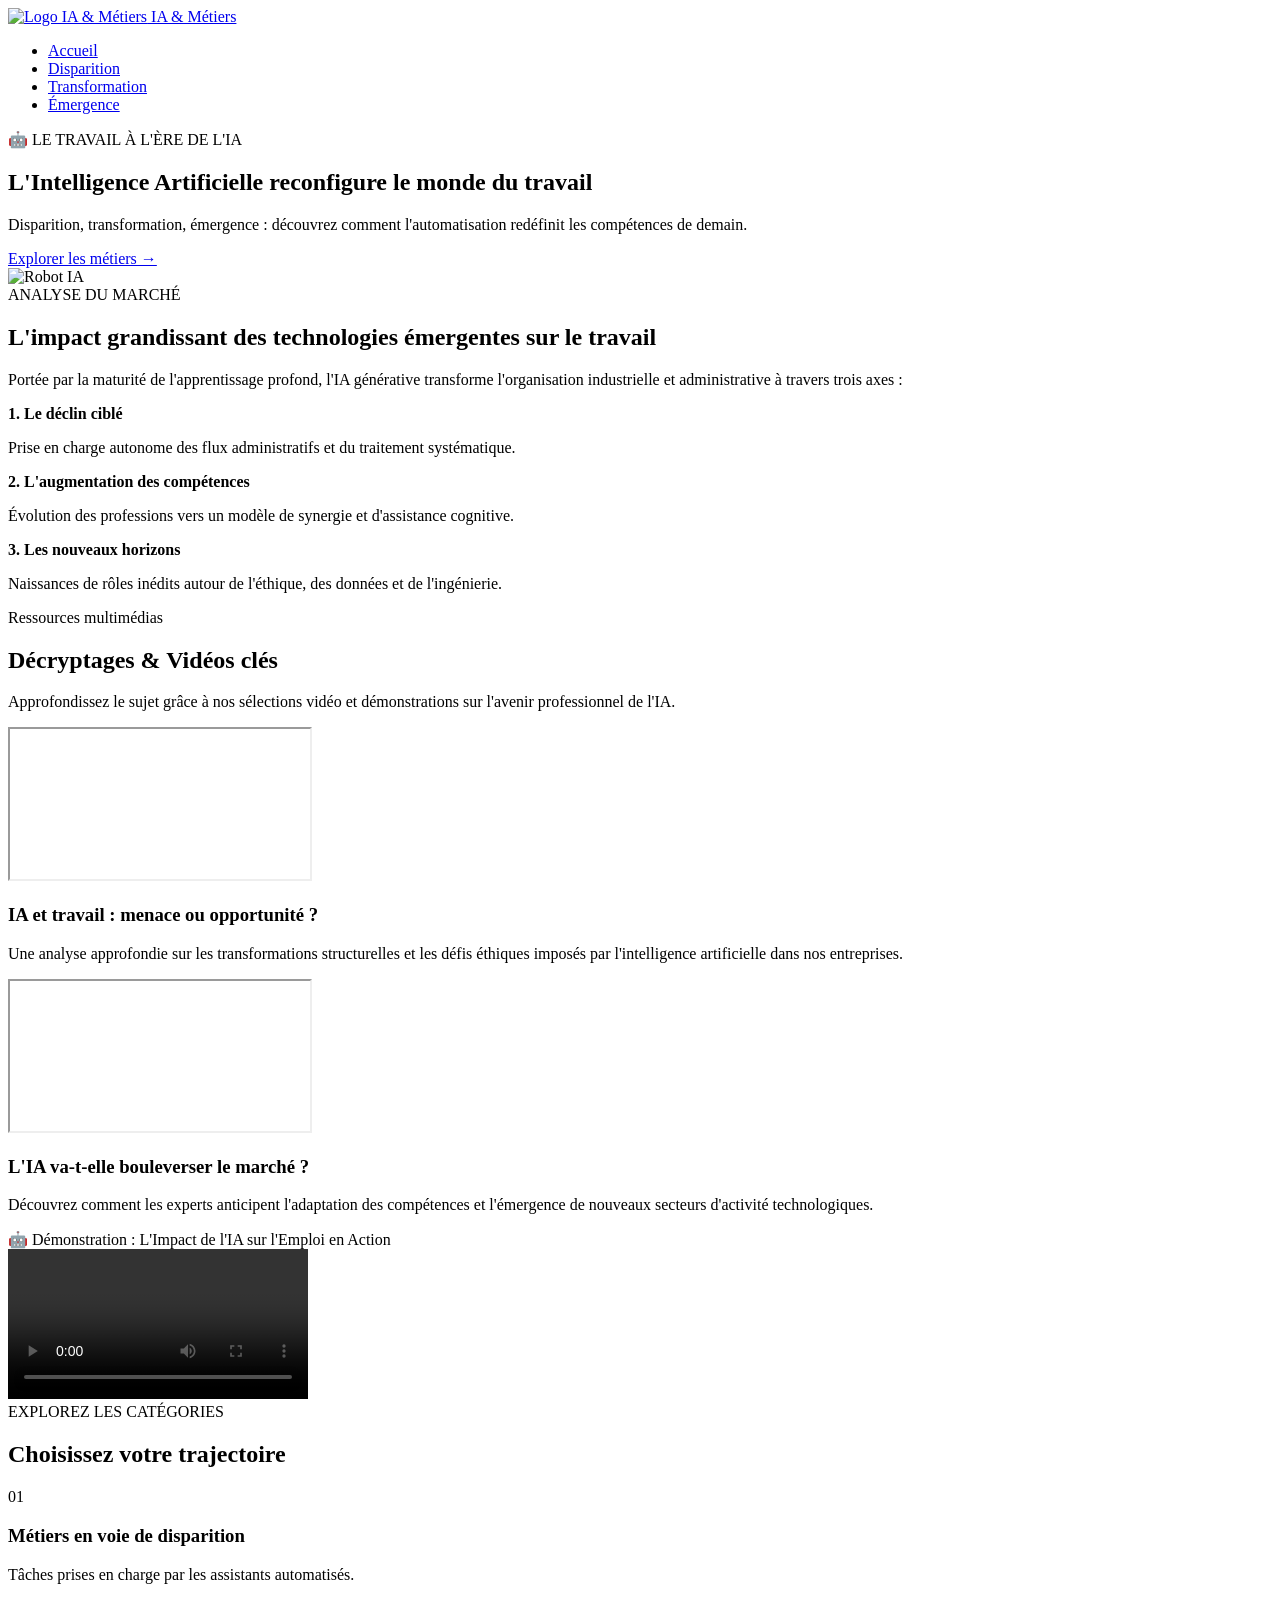
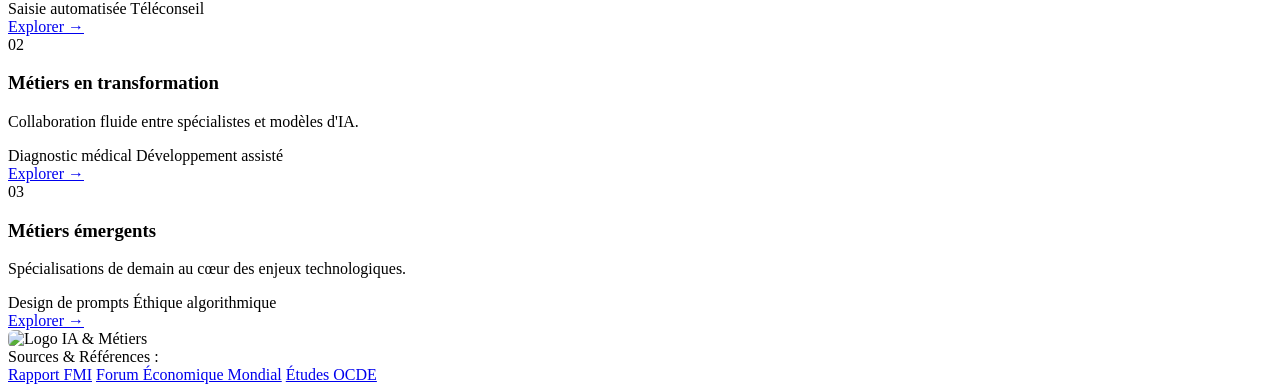
==== index.html @ bf4e01fc "Add files via upload" ====
<!DOCTYPE html>
<html lang="fr">
<head>
    <meta charset="UTF-8">
    <meta name="viewport" content="width=device-width, initial-scale=1.0">
    <title>IA & Métiers | L'impact de l'IA sur l'emploi</title>
    <link rel="stylesheet" href="mini-projet/css/style-index.css">
</head>
<body>
    <header>
        <div class="header-bar">
            <a href="index.html" class="brand">
                <img src="images/Logo pweb.jpg" alt="Logo IA & Métiers" class="brand-logo"> IA & Métiers
            </a>
            <nav>
                <ul class="nav-menu">
                    <li><a href="index.html" class="active">Accueil</a></li>
                    <li><a href="disparition.html">Disparition</a></li>
                    <li><a href="transformation.html">Transformation</a></li>
                    <li><a href="emergents.html">Émergence</a></li>
                </ul>
            </nav>
        </div>
    </header>

    <section class="hero-section">
        <div class="hero-content">
            <div class="badge">🤖 LE TRAVAIL À L'ÈRE DE L'IA</div>
            <h1 class="hero-title">L'Intelligence Artificielle <span class="highlight">reconfigure</span> le monde du travail</h1>
            <p class="hero-description">Disparition, transformation, émergence : découvrez comment l'automatisation redéfinit les compétences de demain.</p>
            <a href="#trajectoires" class="btn-primary">Explorer les métiers →</a>
        </div>
        <div class="robot-card">
            <img src="images/robot.jpg" alt="Robot IA">
        </div>
    </section>

    <section class="analysis-container">
        <div class="analysis-left">
            <span class="section-tag">ANALYSE DU MARCHÉ</span>
            <h2>L'impact grandissant des technologies émergentes sur le travail</h2>
            <p>Portée par la maturité de l'apprentissage profond, l'IA générative transforme l'organisation industrielle et administrative à travers trois axes :</p>
            
            <div class="effect-box disparition">
                <strong>1. Le déclin ciblé</strong>
                <p>Prise en charge autonome des flux administratifs et du traitement systématique.</p>
            </div>
            <div class="effect-box transformation">
                <strong>2. L'augmentation des compétences</strong>
                <p>Évolution des professions vers un modèle de synergie et d'assistance cognitive.</p>
            </div>
            <div class="effect-box emergence">
                <strong>3. Les nouveaux horizons</strong>
                <p>Naissances de rôles inédits autour de l'éthique, des données et de l'ingénierie.</p>
            </div>    
        </div>  
    </section>

    <section class="media-section">
        <div class="container">
            <div class="media-header">
                <span class="section-tag">Ressources multimédias</span>
                <h2 class="section-title">Décryptages & Vidéos clés</h2>
                <p style="color: var(--text-muted); margin-top: 0.5rem;">
                    Approfondissez le sujet grâce à nos sélections vidéo et démonstrations sur l'avenir professionnel de l'IA.
                </p>
            </div>
            <div class="media-grid">
                <div class="video-card">
                    <div class="video-container">
                        <iframe src="https://www.youtube.com/embed/vLMw5eEVQ-g" title="IA et travail : menace ou opportunité pour le monde de l’emploi ?" allowfullscreen></iframe>
                    </div>
                    <div class="video-content">
                        <h3 class="video-title">IA et travail : menace ou opportunité ?</h3>
                        <p class="video-desc">Une analyse approfondie sur les transformations structurelles et les défis éthiques imposés par l'intelligence artificielle dans nos entreprises.</p>
                    </div>
                </div>
                <div class="video-card">
                    <div class="video-container">
                        <iframe src="https://www.youtube.com/embed/ykQu4kTO9k8" title="L'IA va-t-elle bouleverser le marché du travail ?" allowfullscreen></iframe>
                    </div>
                    <div class="video-content">
                        <h3 class="video-title">L'IA va-t-elle bouleverser le marché ?</h3>
                        <p class="video-desc">Découvrez comment les experts anticipent l'adaptation des compétences et l'émergence de nouveaux secteurs d'activité technologiques.</p>
                    </div>
                </div>
            </div>
            <div class="local-video-wrapper">
                <div class="local-video-title-bar">
                    🤖 <span>Démonstration : L'Impact de l'IA sur l'Emploi en Action</span>
                </div>
                <div class="video-card">
                    <div class="video-container">
                        <video controls>
                            <source src="Presentation_Soutenance_MiniProjet.mp4" type="video/mp4">
                            Votre navigateur ne supporte pas la lecture de vidéos.
                        </video>
                    </div>
                </div>
            </div>
        </div>
    </section>

    <section class="trajectories-container" id="trajectoires">
        <span class="section-tag">EXPLOREZ LES CATÉGORIES</span>
        <h2>Choisissez votre trajectoire</h2>
        
        <div class="trajectories-grid">
            <div class="traj-card disparition">
                <div class="traj-card-inner">
                    <span class="traj-num">01</span>
                    <div>
                        <h3>Métiers en voie de disparition</h3>
                        <p>Tâches prises en charge par les assistants automatisés.</p>
                        <div class="pill-list">
                            <span class="pill">Saisie automatisée</span>
                            <span class="pill">Téléconseil</span>
                        </div>
                    </div>
                </div>
                <a href="disparition.html" class="btn-action">Explorer →</a>
            </div>

            <div class="traj-card transformation">
                <div class="traj-card-inner">
                    <span class="traj-num">02</span>
                    <div>
                        <h3>Métiers en transformation</h3>
                        <p>Collaboration fluide entre spécialistes et modèles d'IA.</p>
                        <div class="pill-list">
                            <span class="pill">Diagnostic médical</span>
                            <span class="pill">Développement assisté</span>
                        </div>
                    </div>
                </div>
                <a href="transformation.html" class="btn-action">Explorer →</a>
            </div>

            <div class="traj-card emergence">
                <div class="traj-card-inner">
                    <span class="traj-num">03</span>
                    <div>
                        <h3>Métiers émergents</h3>
                        <p>Spécialisations de demain au cœur des enjeux technologiques.</p>
                        <div class="pill-list">
                            <span class="pill">Design de prompts</span>
                            <span class="pill">Éthique algorithmique</span>
                        </div>
                    </div>
                </div>
                <a href="emergents.html" class="btn-action">Explorer →</a>
            </div>
        </div>
    </section>

    <footer>
        <div class="container footer-grid">
            <div class="footer-brand">
                <div class="logo">
                    <img src="images/Logo pweb.jpg" alt="Logo" style="width: 30px; height: 30px; border-radius: 6px; object-fit: contain;">
                    IA & Métiers
                </div>
            </div>

            <div class="footer-sources">
                <span>Sources & Références :</span>
                <div class="source-links">
                    <a href="https://www.imf.org/" target="_blank" rel="noopener">Rapport FMI</a>
                    <a href="https://www.weforum.org/" target="_blank" rel="noopener">Forum Économique Mondial</a>
                    <a href="https://www.oecd.org/" target="_blank" rel="noopener">Études OCDE</a>
                </div>
            </div>
        </div>
    </footer>
</body>
</html>
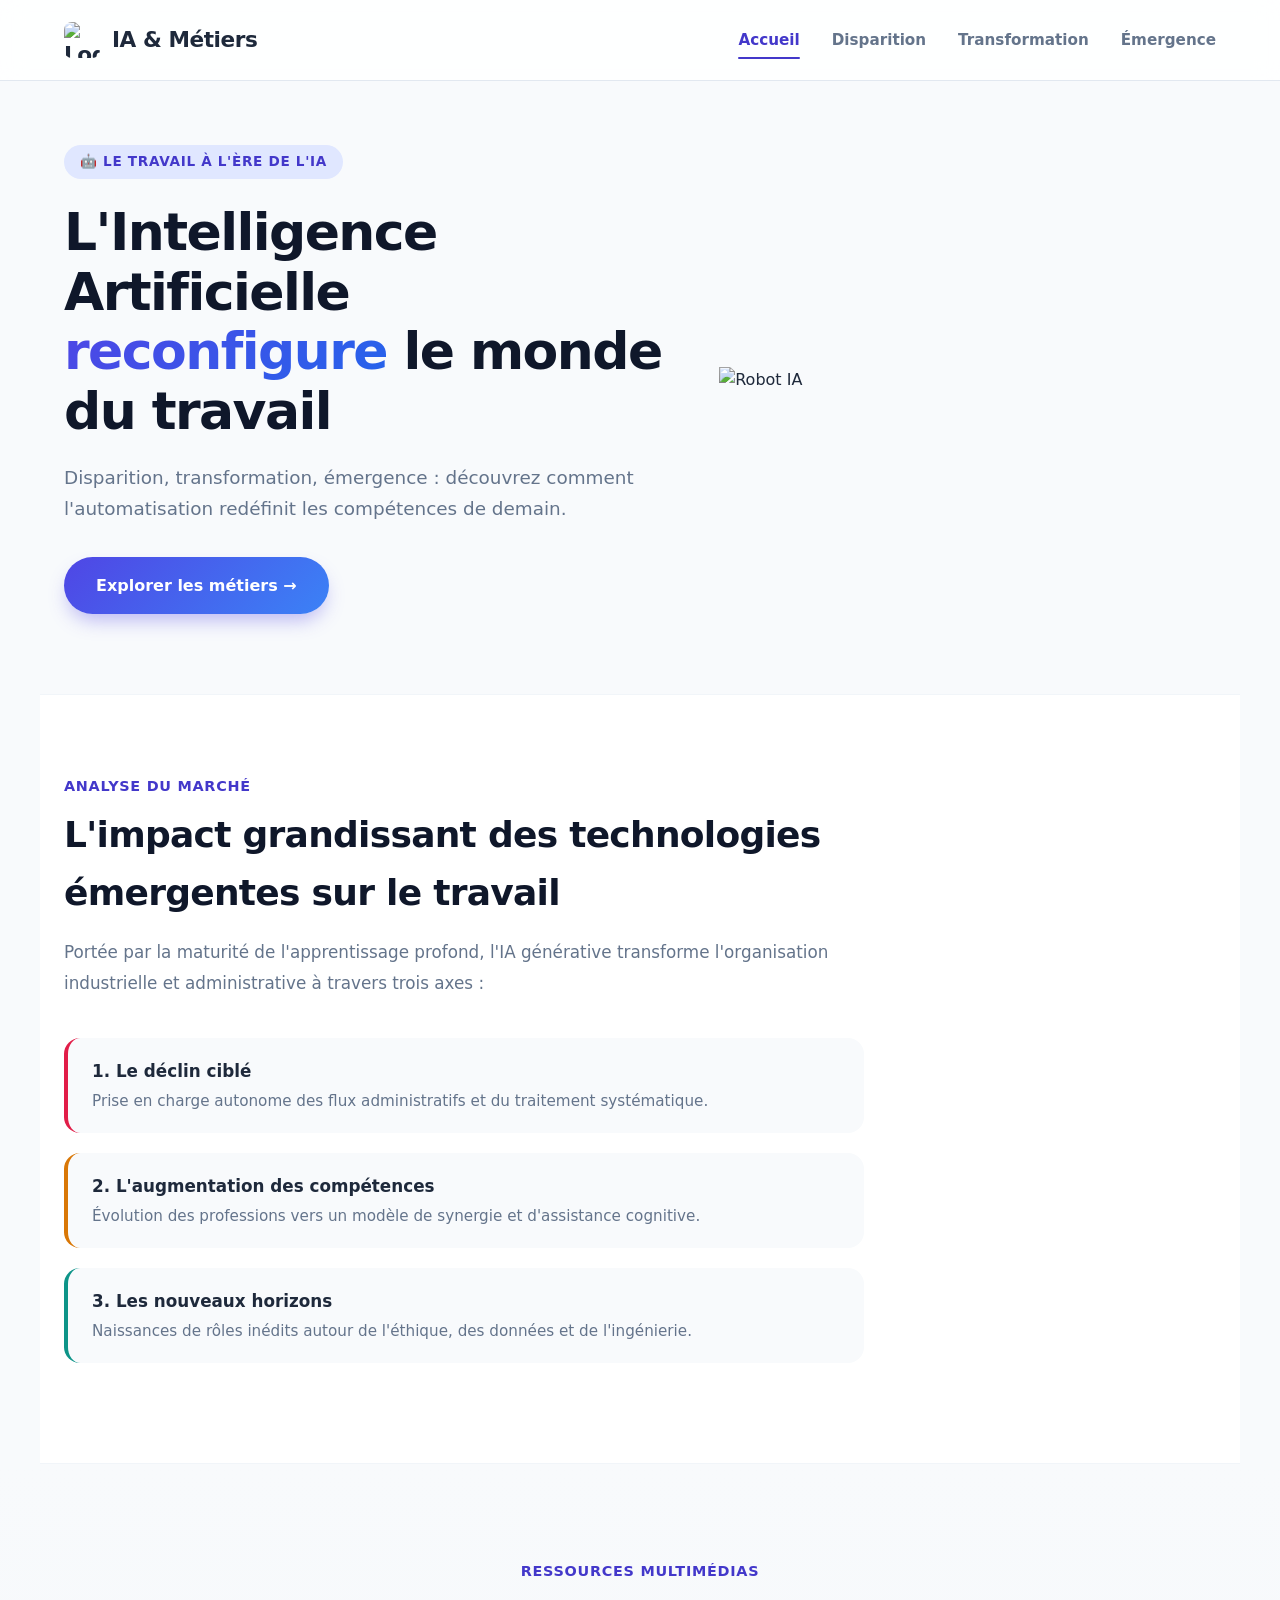
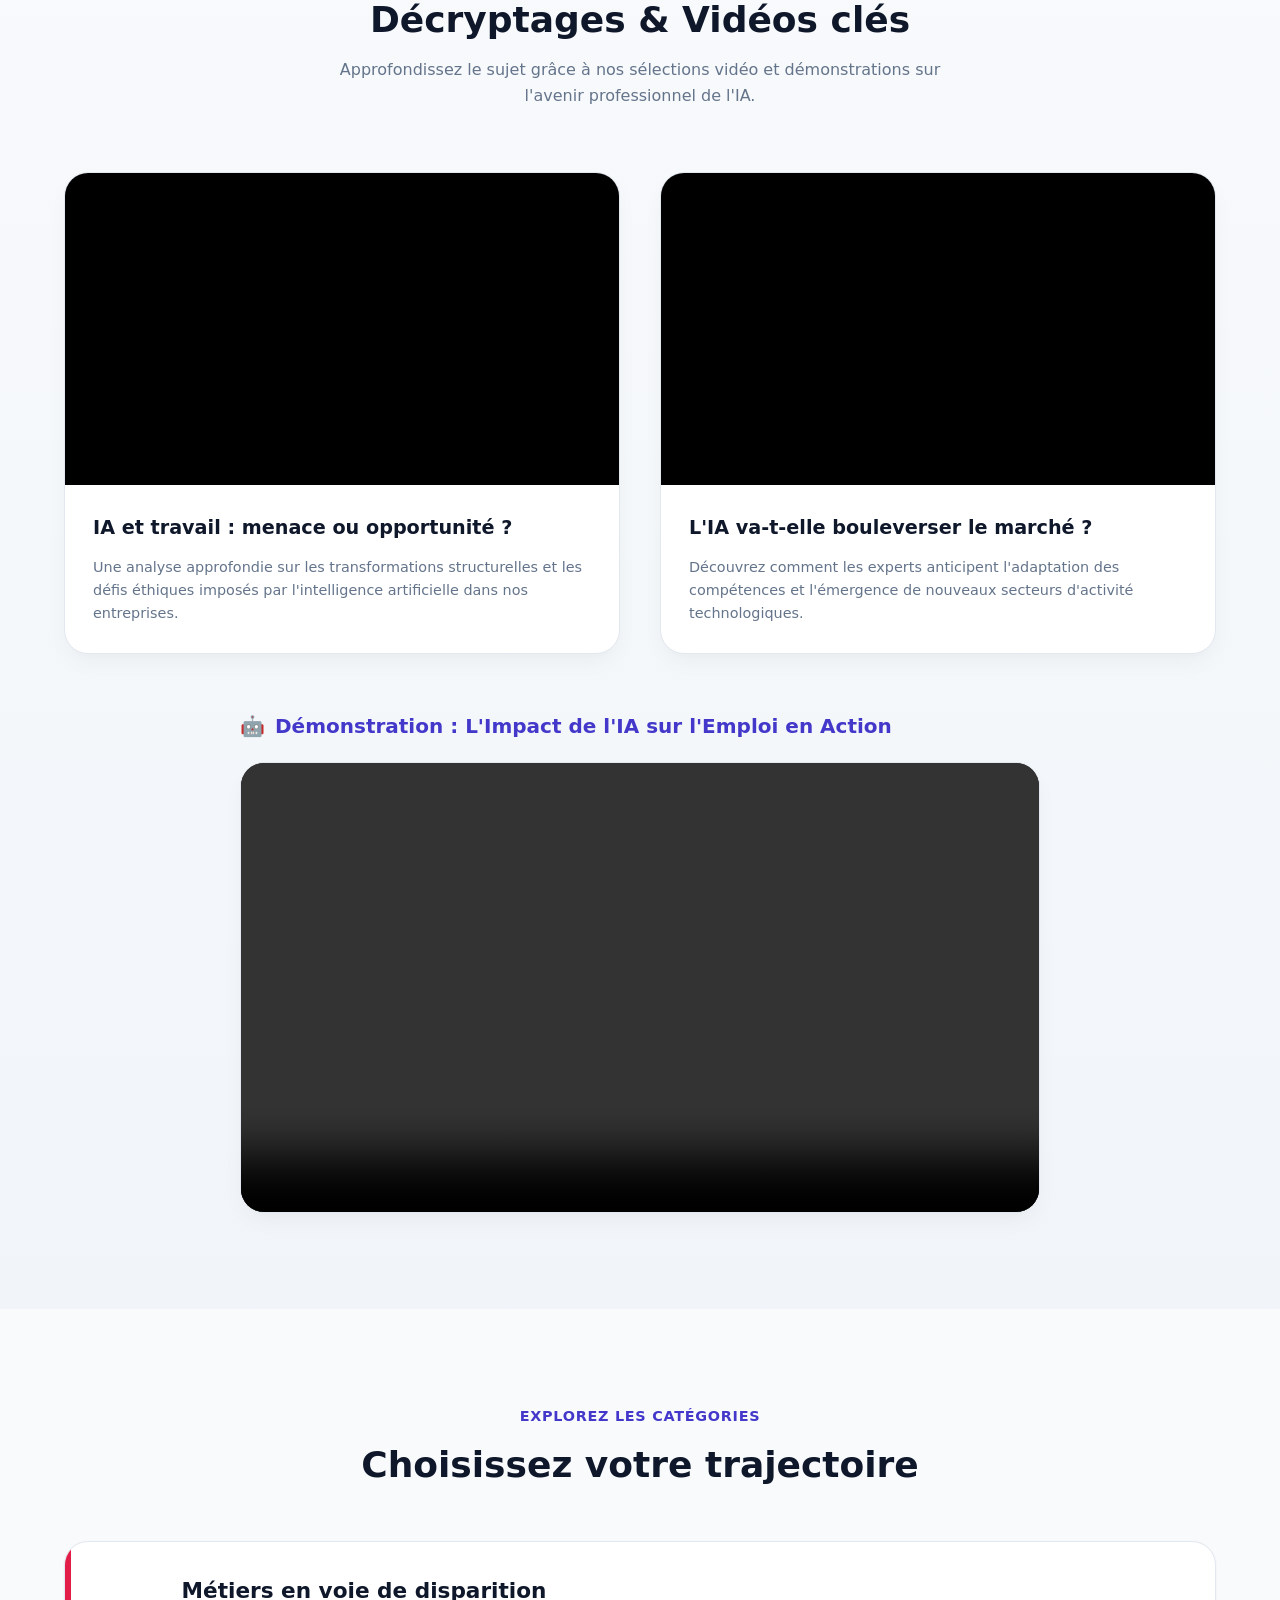
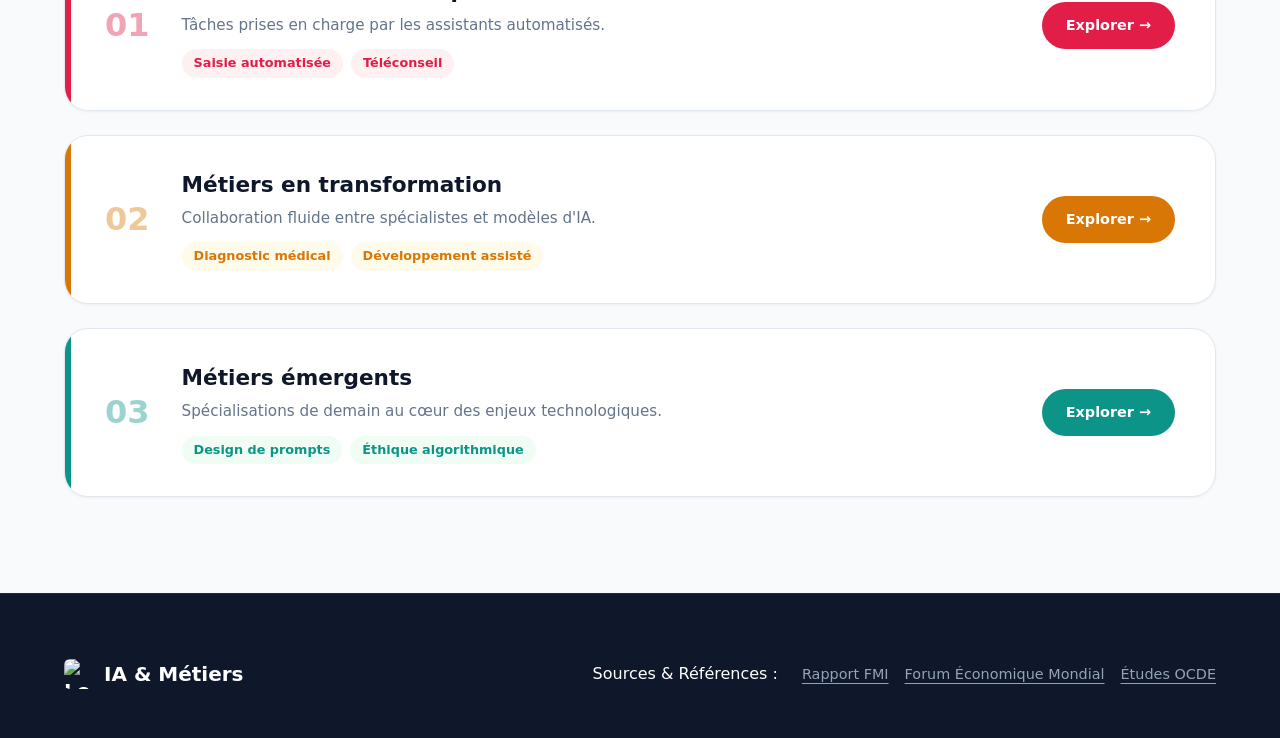
==== commit 799fcf71: "Update index.html" ====
--- a/index.html
+++ b/index.html
@@ -4,7 +4,7 @@
     <meta charset="UTF-8">
     <meta name="viewport" content="width=device-width, initial-scale=1.0">
     <title>IA & Métiers | L'impact de l'IA sur l'emploi</title>
-    <link rel="stylesheet" href="mini-projet/css/style-index.css">
+    <link rel="stylesheet" href="style-index.css">
 </head>
 <body>
     <header>
@@ -173,4 +173,4 @@
         </div>
     </footer>
 </body>
-</html>+</html>
--- a/style-index.css
+++ b/style-index.css
@@ -0,0 +1,602 @@
+/* ==========================================================================
+   RESET & DESIGN SYSTEM TOKENS
+   ========================================================================== */
+:root {
+    --font-main: 'Plus Jakarta Sans', system-ui, -apple-system, BlinkMacSystemFont, sans-serif;
+    
+    /* Palette de couleurs */
+    --bg-body: #f8fafc;
+    --bg-card: #ffffff;
+    --bg-footer: #0f172a;
+    
+    --text-main: #1e293b;
+    --text-muted: #64748b;
+    --text-light: #94a3b8;
+    --text-white: #ffffff;
+    
+    --primary: #4338ca;
+    --primary-hover: #3730a3;
+    
+    /* Accents par catégorie */
+    --disparition-color: #e11d48;
+    --disparition-bg: #fff1f2;
+    --transformation-color: #d97706;
+    --transformation-bg: #fffbeb;
+    --emergence-color: #0d9488;
+    --emergence-bg: #f0fdf4;
+    
+    /* Espacements & Rayons */
+    --max-width: 1200px;
+    --radius-sm: 8px;
+    --radius-md: 16px;
+    --radius-lg: 24px;
+    --radius-full: 9999px;
+    
+    /* Ombres & Élévations */
+    --shadow-sm: 0 1px 3px rgba(0,0,0,0.05);
+    --shadow-md: 0 10px 25px -5px rgba(0, 0, 0, 0.05), 0 8px 10px -6px rgba(0, 0, 0, 0.01);
+    --shadow-lg: 0 20px 30px -10px rgba(0, 0, 0, 0.08);
+    
+    --transition: all 0.3s cubic-bezier(0.4, 0, 0.2, 1);
+}
+
+* {
+    box-sizing: border-box;
+    margin: 0;
+    padding: 0;
+}
+
+html {
+    scroll-behavior: smooth;
+}
+
+body {
+    font-family: var(--font-main);
+    background-color: var(--bg-body);
+    color: var(--text-main);
+    line-height: 1.6;
+    -webkit-font-smoothing: antialiased;
+}
+
+a {
+    text-decoration: none;
+    color: inherit;
+}
+
+ul {
+    list-style: none;
+}
+
+.container {
+    width: 100%;
+    max-width: var(--max-width);
+    margin: 0 auto;
+    padding: 0 1.5rem;
+}
+
+/* ==========================================================================
+   HEADER & NAVIGATION
+   ========================================================================== */
+header {
+    background-color: rgba(255, 255, 255, 0.85);
+    backdrop-filter: blur(12px);
+    position: sticky;
+    top: 0;
+    z-index: 100;
+    border-bottom: 1px solid #e2e8f0;
+}
+
+.header-bar {
+    display: flex;
+    align-items: center;
+    justify-content: space-between;
+    max-width: var(--max-width);
+    margin: 0 auto;
+    height: 80px;
+    padding: 0 1.5rem;
+}
+
+.brand {
+    display: flex;
+    align-items: center;
+    gap: 12px;
+    font-weight: 800;
+    font-size: 1.35rem;
+    color: var(--text-main);
+    letter-spacing: -0.02em;
+}
+
+.brand-logo {
+    width: 36px;
+    height: 36px;
+    object-fit: contain;
+    border-radius: var(--radius-sm);
+}
+
+.nav-menu {
+    display: flex;
+    align-items: center;
+    gap: 2rem;
+}
+
+.nav-menu a {
+    font-weight: 600;
+    font-size: 0.95rem;
+    color: var(--text-muted);
+    transition: var(--transition);
+    position: relative;
+    padding: 0.5rem 0;
+}
+
+.nav-menu a:hover, .nav-menu a.active {
+    color: var(--primary);
+}
+
+.nav-menu a.active::after {
+    content: '';
+    position: absolute;
+    bottom: -2px;
+    left: 0;
+    width: 100%;
+    height: 2px;
+    background-color: var(--primary);
+    border-radius: 2px;
+}
+
+/* ==========================================================================
+   HERO SECTION
+   ========================================================================== */
+.hero-section {
+    padding: 4rem 1.5rem 5rem 1.5rem;
+    max-width: var(--max-width);
+    margin: 0 auto;
+    display: grid;
+    grid-template-columns: 1.1fr 0.9fr;
+    gap: 3rem;
+    align-items: center;
+    overflow: hidden;
+}
+
+.badge {
+    display: inline-flex;
+    align-items: center;
+    gap: 8px;
+    padding: 6px 16px;
+    background-color: #e0e7ff;
+    color: var(--primary);
+    border-radius: var(--radius-full);
+    font-size: 0.85rem;
+    font-weight: 700;
+    text-transform: uppercase;
+    letter-spacing: 0.05em;
+    margin-bottom: 1.5rem;
+}
+
+.hero-title {
+    font-size: 3.25rem;
+    font-weight: 800;
+    line-height: 1.15;
+    letter-spacing: -0.03em;
+    color: #0f172a;
+    margin-bottom: 1.25rem;
+}
+
+.hero-title .highlight {
+    background: linear-gradient(135deg, #4f46e5 0%, #2563eb 100%);
+    -webkit-background-clip: text;
+    -webkit-text-fill-color: transparent;
+}
+
+.hero-description {
+    font-size: 1.15rem;
+    color: var(--text-muted);
+    margin-bottom: 2rem;
+    line-height: 1.7;
+}
+
+.btn-primary {
+    display: inline-flex;
+    align-items: center;
+    gap: 10px;
+    padding: 16px 32px;
+    border-radius: var(--radius-full);
+    font-weight: 700;
+    font-size: 1rem;
+    color: white;
+    background: linear-gradient(135deg, #4f46e5 0%, #3b82f6 100%);
+    box-shadow: 0 10px 20px -5px rgba(79, 70, 229, 0.4);
+    transition: var(--transition);
+}
+
+.btn-primary:hover {
+    transform: translateY(-2px);
+    box-shadow: 0 15px 25px -5px rgba(79, 70, 229, 0.5);
+}
+
+.robot-card {
+    background: transparent; /* Supprime le fond blanc si tu veux qu'elle prenne toute la largeur sans cadre restreint */
+    border: none;
+    box-shadow: none;
+    width: 100%;
+    max-width: 550px; /* Augmente la largeur maximale de la carte */
+    margin: 0 auto;
+    display: flex;
+    justify-content: center;
+    align-items: center;
+}
+
+.robot-card img {
+    width: 100%;
+    height: auto;
+    max-height: 480px; /* Permet à l'image d'être beaucoup plus grande */
+    object-fit: contain;
+    animation: float 4s ease-in-out infinite;
+}
+@keyframes float {
+    0%, 100% { transform: translateY(0px); }
+    50% { transform: translateY(-8px); }
+}
+
+/* ==========================================================================
+   ANALYSE DU MARCHÉ
+   ========================================================================== */
+.analysis-container {
+    max-width: var(--max-width);
+    margin: 0 auto;
+    padding: 5rem 1.5rem;
+    background-color: #ffffff;
+    border-top: 1px solid #f1f5f9;
+    border-bottom: 1px solid #f1f5f9;
+}
+
+.analysis-left {
+    max-width: 800px;
+}
+
+.section-tag {
+    color: var(--primary);
+    font-weight: 700;
+    font-size: 0.9rem;
+    text-transform: uppercase;
+    letter-spacing: 0.05em;
+    display: block;
+    margin-bottom: 0.5rem;
+}
+
+.analysis-left h2 {
+    font-size: 2.25rem;
+    font-weight: 800;
+    letter-spacing: -0.02em;
+    color: #0f172a;
+    margin-bottom: 1rem;
+}
+
+.analysis-left > p {
+    color: var(--text-muted);
+    font-size: 1.05rem;
+    margin-bottom: 2.5rem;
+    line-height: 1.8;
+}
+
+.effect-box {
+    padding: 1.25rem 1.5rem;
+    background-color: var(--bg-body);
+    border-radius: var(--radius-md);
+    border-left: 4px solid var(--primary);
+    margin-bottom: 1.25rem;
+    transition: var(--transition);
+}
+
+.effect-box:hover {
+    transform: translateX(4px);
+}
+
+.effect-box.disparition { border-left-color: var(--disparition-color); }
+.effect-box.transformation { border-left-color: var(--transformation-color); }
+.effect-box.emergence { border-left-color: var(--emergence-color); }
+
+.effect-box strong {
+    display: block;
+    font-size: 1.05rem;
+    color: var(--text-main);
+    margin-bottom: 0.25rem;
+}
+
+.effect-box p {
+    font-size: 0.95rem;
+    color: var(--text-muted);
+}
+
+/* ==========================================================================
+   SECTION MULTIMÉDIA (VIDÉOS)
+   ========================================================================== */
+.media-section {
+    padding: 6rem 0;
+    background: linear-gradient(180deg, #f8fafc 0%, #f1f5f9 100%);
+}
+
+.media-header {
+    text-align: center;
+    max-width: 650px;
+    margin: 0 auto 4rem auto;
+}
+
+.media-header .section-title {
+    font-size: 2.25rem;
+    font-weight: 800;
+    color: #0f172a;
+}
+
+.media-grid {
+    display: grid;
+    grid-template-columns: repeat(2, 1fr);
+    gap: 2.5rem;
+    margin-bottom: 3.5rem;
+}
+
+.video-card {
+    background: var(--bg-card);
+    border-radius: var(--radius-lg);
+    border: 1px solid #e2e8f0;
+    overflow: hidden;
+    box-shadow: var(--shadow-md);
+    transition: var(--transition);
+    display: flex;
+    flex-direction: column;
+}
+
+.video-card:hover {
+    transform: translateY(-6px);
+    box-shadow: var(--shadow-lg);
+}
+
+.video-container {
+    position: relative;
+    width: 100%;
+    padding-bottom: 56.25%; /* Ratio 16:9 */
+    background: #000;
+}
+
+.video-container iframe,
+.video-container video {
+    position: absolute;
+    top: 0;
+    left: 0;
+    width: 100%;
+    height: 100%;
+    border: none;
+    object-fit: cover;
+}
+
+.video-content {
+    padding: 1.75rem;
+    display: flex;
+    flex-direction: column;
+    gap: 0.75rem;
+    flex: 1;
+}
+
+.video-title {
+    font-size: 1.2rem;
+    font-weight: 700;
+    color: #0f172a;
+}
+
+.video-desc {
+    font-size: 0.9rem;
+    color: var(--text-muted);
+    line-height: 1.6;
+}
+
+.local-video-wrapper {
+    max-width: 800px;
+    margin: 0 auto;
+}
+
+.local-video-title-bar {
+    display: flex;
+    align-items: center;
+    gap: 10px;
+    margin-bottom: 1.25rem;
+    font-size: 1.25rem;
+    font-weight: 800;
+    color: #0f172a;
+}
+
+.local-video-title-bar span {
+    color: var(--primary);
+}
+
+/* ==========================================================================
+   SECTION TRAJECTOIRES
+   ========================================================================== */
+.trajectories-container {
+    max-width: var(--max-width);
+    margin: 0 auto;
+    padding: 6rem 1.5rem;
+}
+
+.trajectories-container > h2 {
+    font-size: 2.25rem;
+    font-weight: 800;
+    color: #0f172a;
+    text-align: center;
+    margin-bottom: 3rem;
+}
+
+.trajectories-container > .section-tag {
+    text-align: center;
+}
+
+.trajectories-grid {
+    display: flex;
+    flex-direction: column;
+    gap: 1.5rem;
+}
+
+.traj-card {
+    background-color: var(--bg-card);
+    border: 1px solid #e2e8f0;
+    border-radius: var(--radius-lg);
+    padding: 2rem 2.5rem;
+    display: flex;
+    align-items: center;
+    justify-content: space-between;
+    transition: var(--transition);
+    box-shadow: var(--shadow-sm);
+    position: relative;
+    overflow: hidden;
+}
+
+.traj-card::before {
+    content: '';
+    position: absolute;
+    top: 0;
+    left: 0;
+    width: 6px;
+    height: 100%;
+}
+
+.traj-card.disparition::before { background-color: var(--disparition-color); }
+.traj-card.transformation::before { background-color: var(--transformation-color); }
+.traj-card.emergence::before { background-color: var(--emergence-color); }
+
+.traj-card:hover {
+    transform: translateY(-4px);
+    box-shadow: var(--shadow-lg);
+    border-color: #cbd5e1;
+}
+
+.traj-card-inner {
+    display: flex;
+    align-items: center;
+    gap: 2rem;
+    flex: 1;
+}
+
+.traj-num {
+    font-size: 2rem;
+    font-weight: 800;
+    opacity: 0.4;
+    font-variant-numeric: tabular-nums;
+    transition: transform 0.3s ease;
+}
+
+.traj-card:hover .traj-num {
+    transform: scale(1.15);
+}
+
+.disparition .traj-num { color: var(--disparition-color); }
+.transformation .traj-num { color: var(--transformation-color); }
+.emergence .traj-num { color: var(--emergence-color); }
+
+.traj-card h3 {
+    font-size: 1.35rem;
+    font-weight: 700;
+    color: #0f172a;
+    margin-bottom: 0.25rem;
+}
+
+.traj-card p {
+    font-size: 0.95rem;
+    color: var(--text-muted);
+    margin-bottom: 0.75rem;
+}
+
+.pill-list {
+    display: flex;
+    gap: 0.5rem;
+    flex-wrap: wrap;
+}
+
+.pill {
+    padding: 4px 12px;
+    border-radius: var(--radius-full);
+    font-size: 0.8rem;
+    font-weight: 600;
+}
+
+.disparition .pill { background-color: var(--disparition-bg); color: var(--disparition-color); }
+.transformation .pill { background-color: var(--transformation-bg); color: var(--transformation-color); }
+.emergence .pill { background-color: var(--emergence-bg); color: var(--emergence-color); }
+
+.btn-action {
+    display: inline-flex;
+    align-items: center;
+    gap: 8px;
+    padding: 12px 24px;
+    border-radius: var(--radius-full);
+    font-weight: 700;
+    font-size: 0.9rem;
+    color: white;
+    white-space: nowrap;
+    transition: var(--transition);
+}
+
+.traj-card:hover .btn-action {
+    transform: translateX(4px);
+}
+
+.disparition .btn-action { background-color: var(--disparition-color); }
+.transformation .btn-action { background-color: var(--transformation-color); }
+.emergence .btn-action { background-color: var(--emergence-color); }
+
+.btn-action:hover {
+    opacity: 0.9;
+}
+
+/* ==========================================================================
+   FOOTER
+   ========================================================================== */
+footer {
+    background-color: var(--bg-footer);
+    color: white;
+    padding: 4rem 0 3rem 0;
+    border-top: 1px solid #1e293b;
+}
+
+.footer-grid {
+    display: flex;
+    justify-content: space-between;
+    align-items: center;
+    flex-wrap: wrap;
+    gap: 2rem;
+}
+
+.footer-brand .logo {
+    color: white;
+    display: flex;
+    align-items: center;
+    gap: 10px;
+    font-weight: 800;
+    font-size: 1.25rem;
+}
+
+.footer-sources {
+    display: flex;
+    align-items: center;
+    gap: 1.5rem;
+}
+
+.source-links {
+    display: flex;
+    gap: 1rem;
+}
+
+.source-links a {
+    color: var(--text-light);
+    font-size: 0.9rem;
+    text-decoration: underline;
+    text-underline-offset: 4px;
+    transition: var(--transition);
+}
+
+.source-links a:hover { color: white; }
+
+@media (max-width: 992px) {
+    .hero-section, .impact-grid, .comparison-grid, .stats-grid, .articles-grid {
+        grid-template-columns: 1fr;
+        text-align: center;
+    }
+    .bullet-item { justify-content: center; }
+}
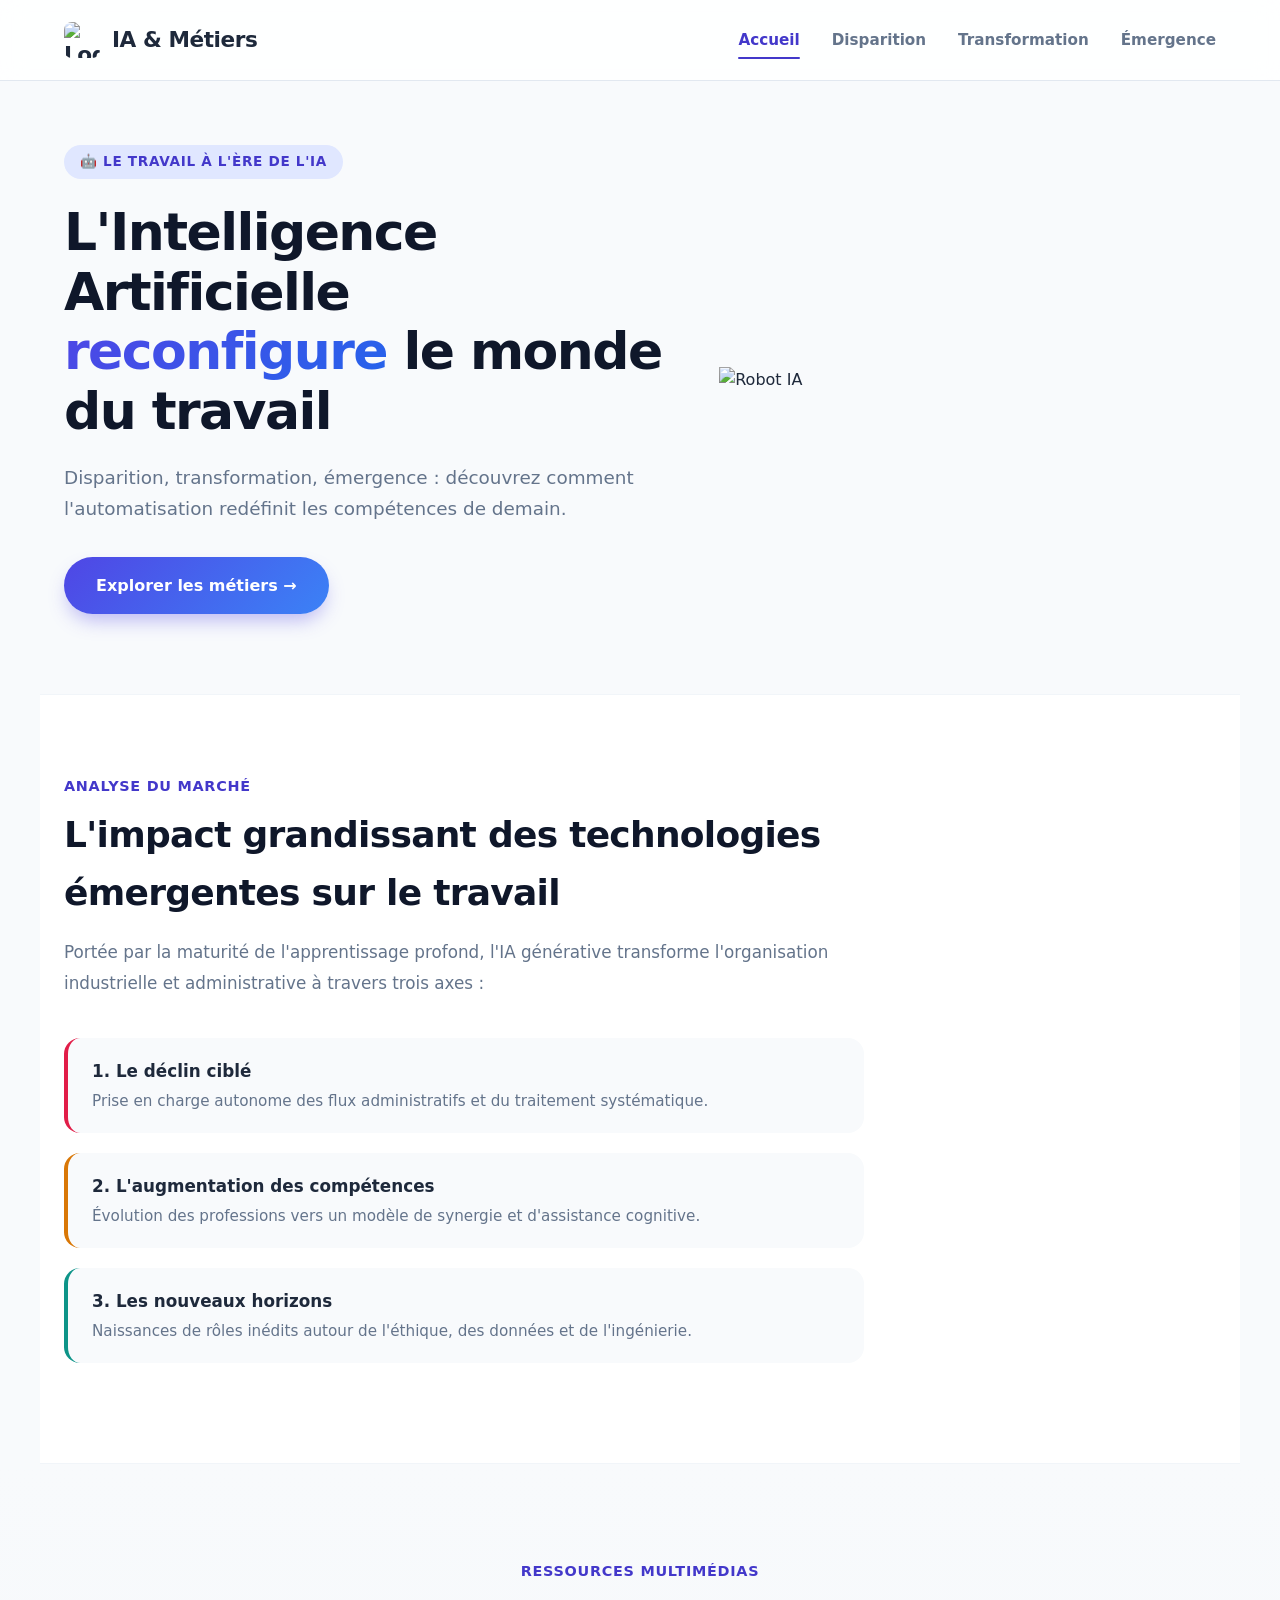
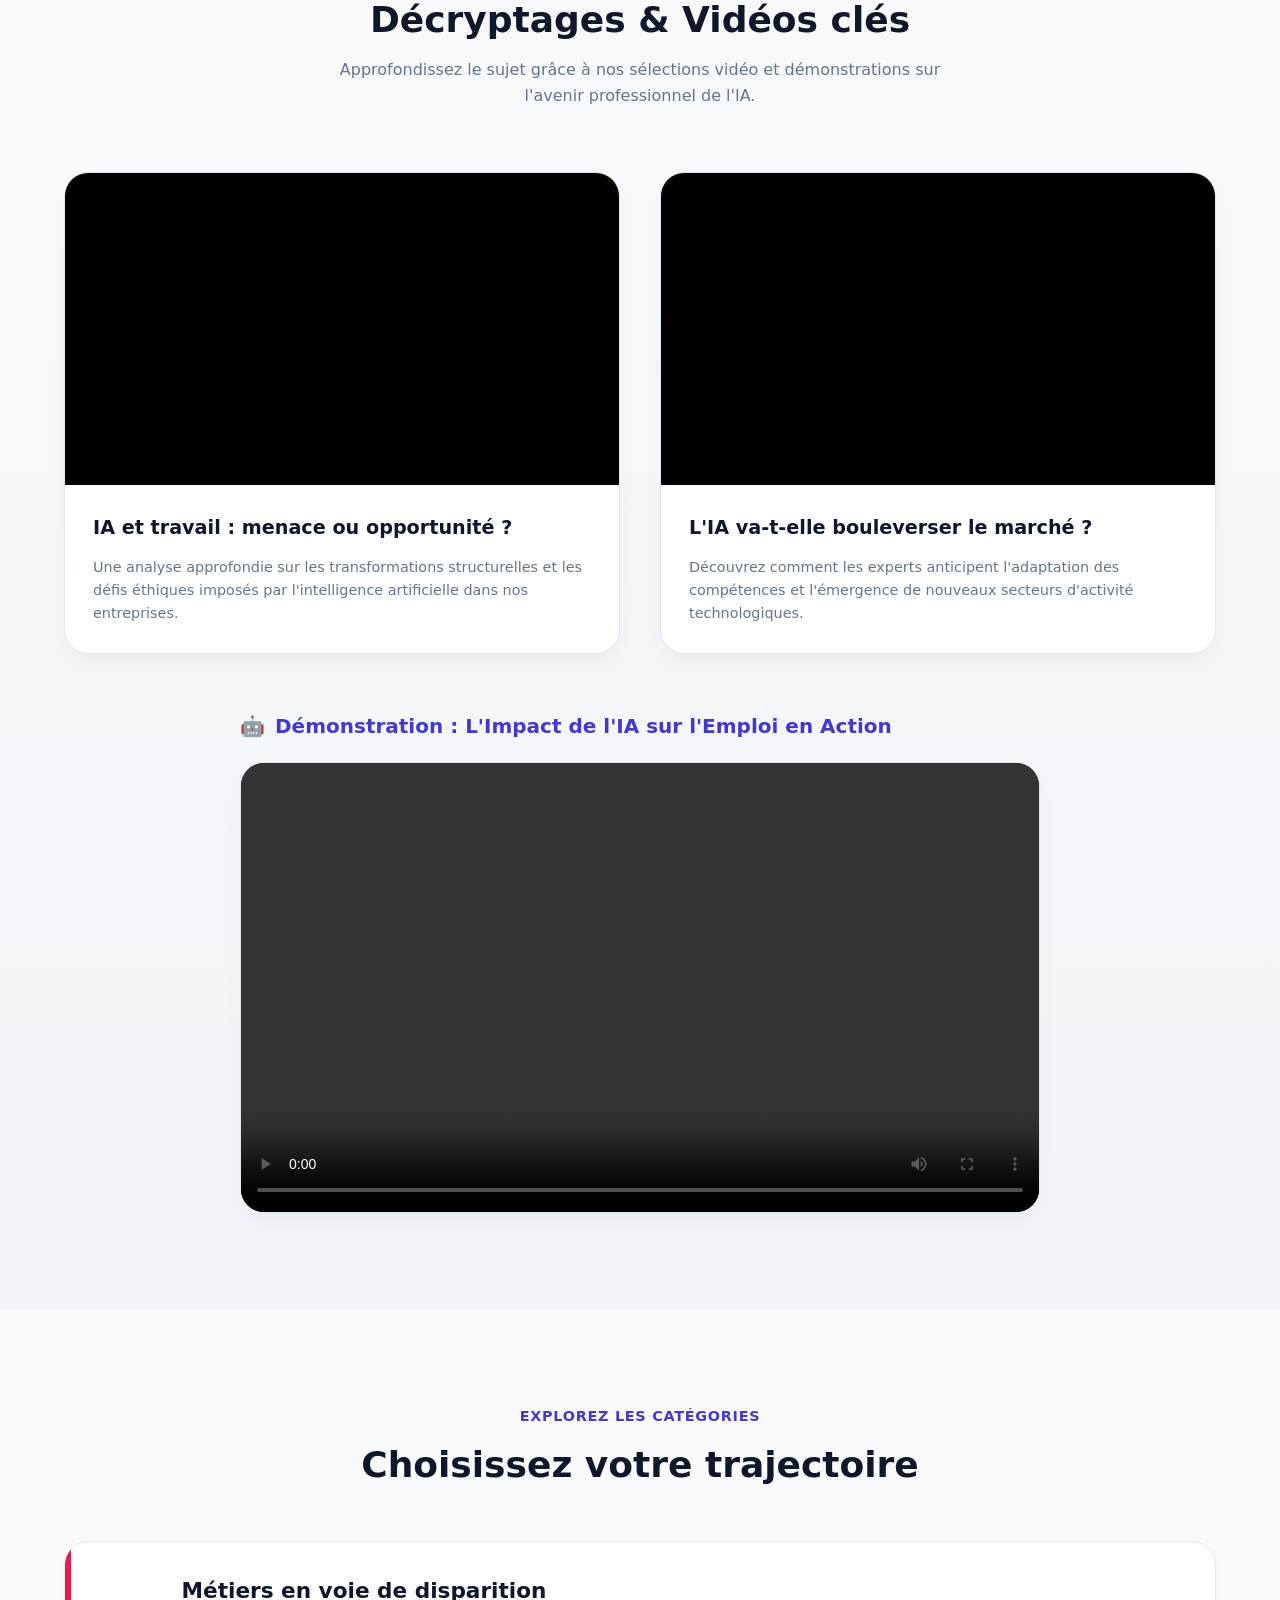
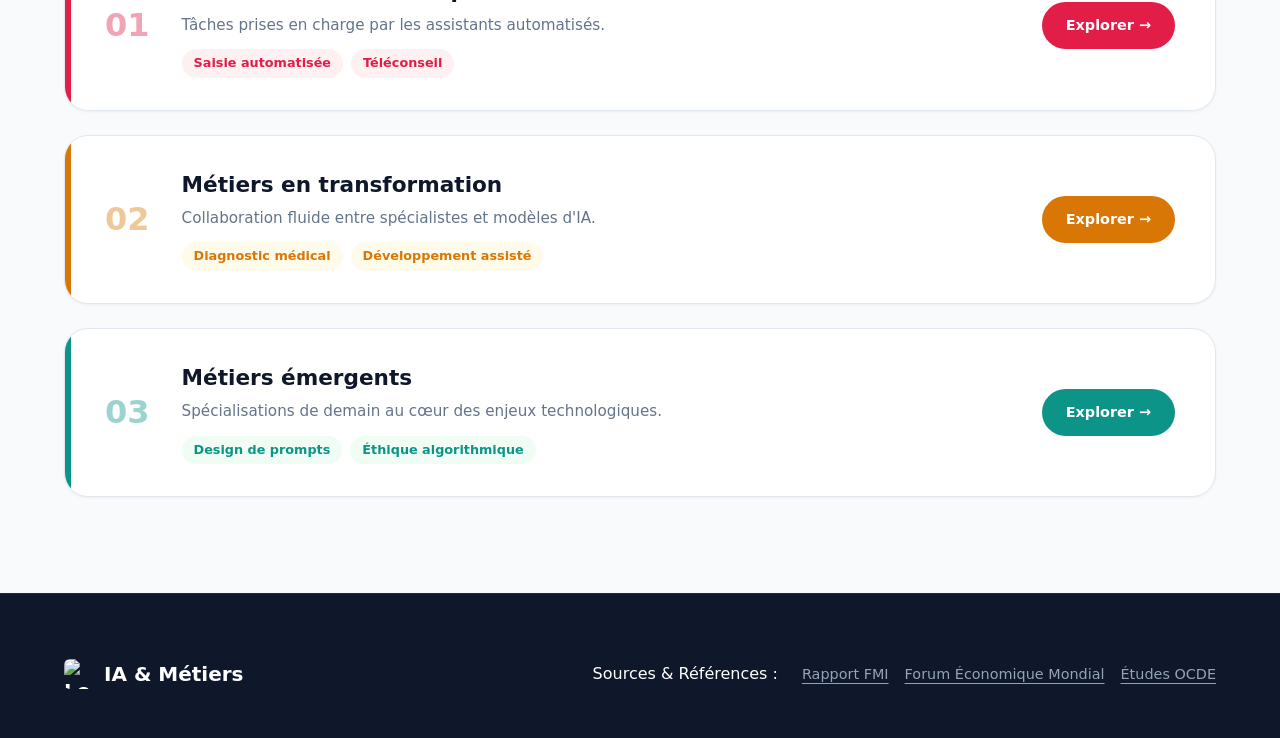
==== commit e30cff6a: "Update index.html" ====
(no text change in the page or its own stylesheets)
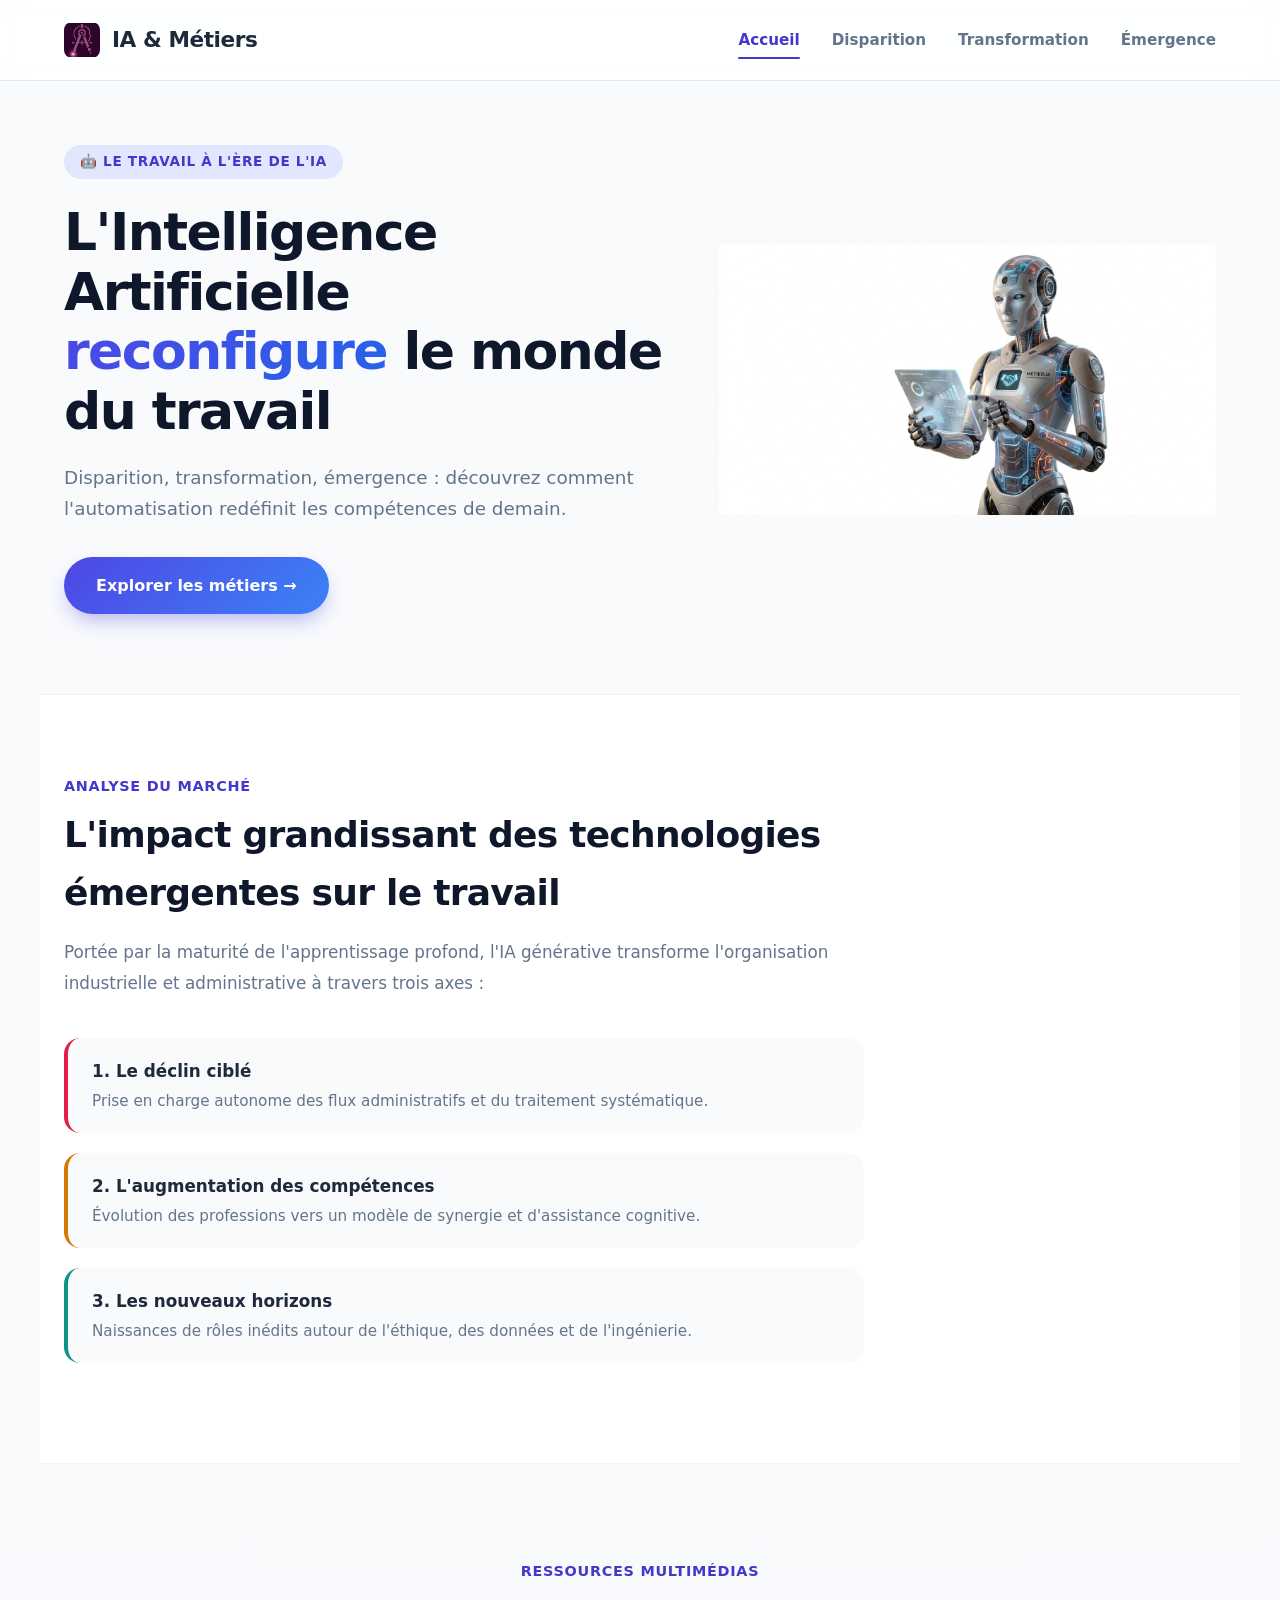
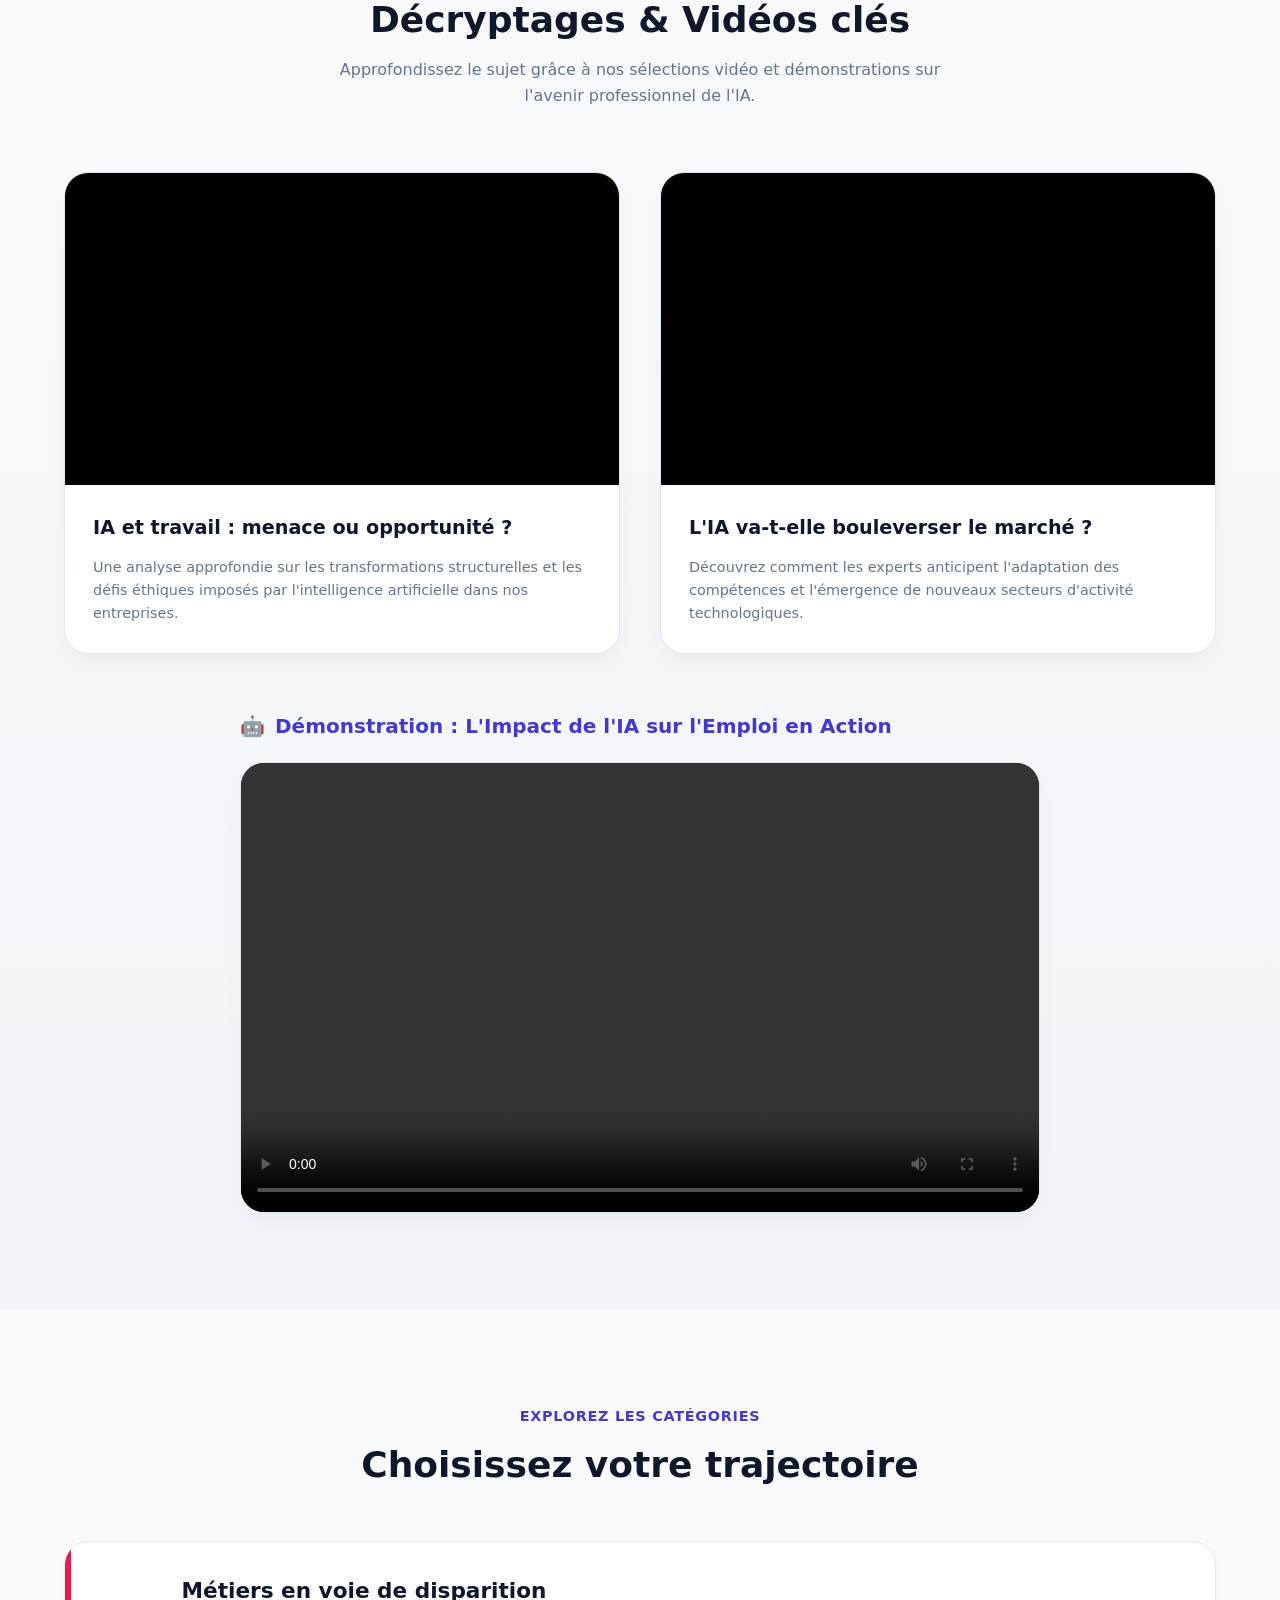
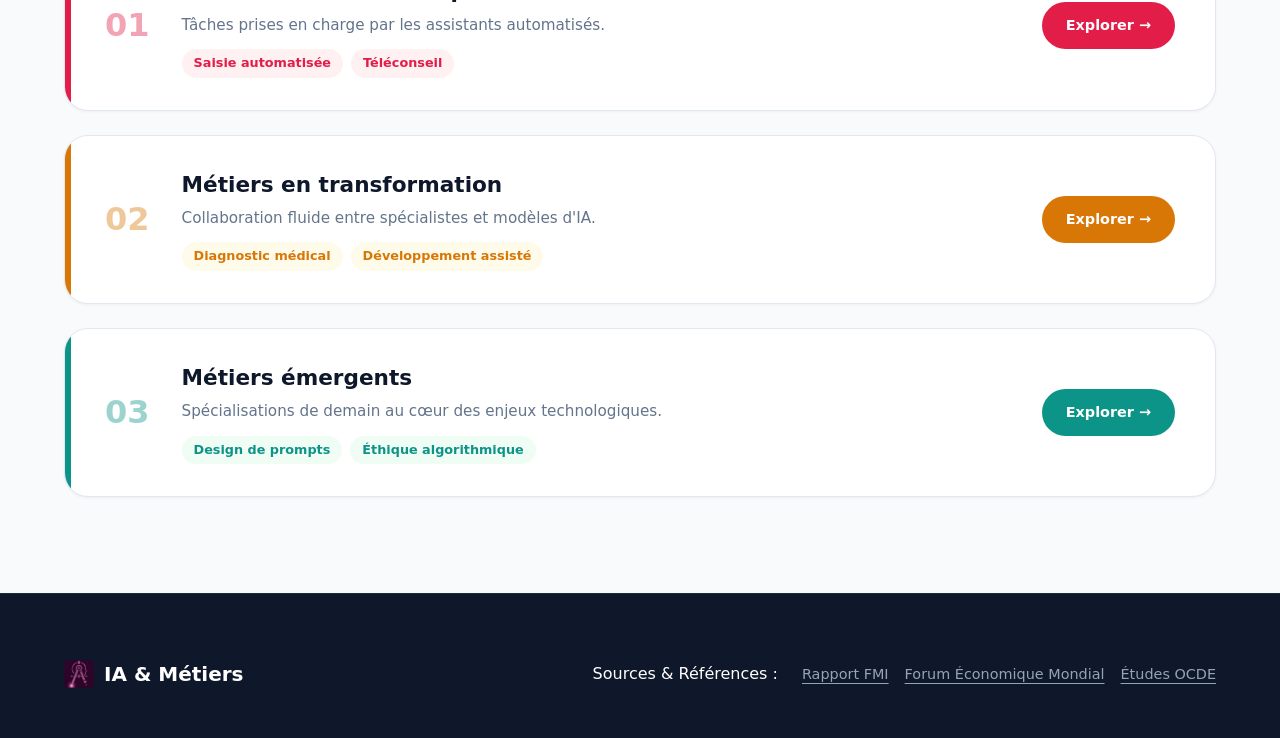
==== commit fd3705b3: "Update index.html" ====
--- a/index.html
+++ b/index.html
@@ -10,7 +10,7 @@
     <header>
         <div class="header-bar">
             <a href="index.html" class="brand">
-                <img src="images/Logo pweb.jpg" alt="Logo IA & Métiers" class="brand-logo"> IA & Métiers
+                <img src="Logo pweb.jpg" alt="Logo IA & Métiers" class="brand-logo"> IA & Métiers
             </a>
             <nav>
                 <ul class="nav-menu">
@@ -31,7 +31,7 @@
             <a href="#trajectoires" class="btn-primary">Explorer les métiers →</a>
         </div>
         <div class="robot-card">
-            <img src="images/robot.jpg" alt="Robot IA">
+            <img src="robot.jpg" alt="Robot IA">
         </div>
     </section>
 
@@ -157,7 +157,7 @@
         <div class="container footer-grid">
             <div class="footer-brand">
                 <div class="logo">
-                    <img src="images/Logo pweb.jpg" alt="Logo" style="width: 30px; height: 30px; border-radius: 6px; object-fit: contain;">
+                    <img src="Logo pweb.jpg" alt="Logo" style="width: 30px; height: 30px; border-radius: 6px; object-fit: contain;">
                     IA & Métiers
                 </div>
             </div>
